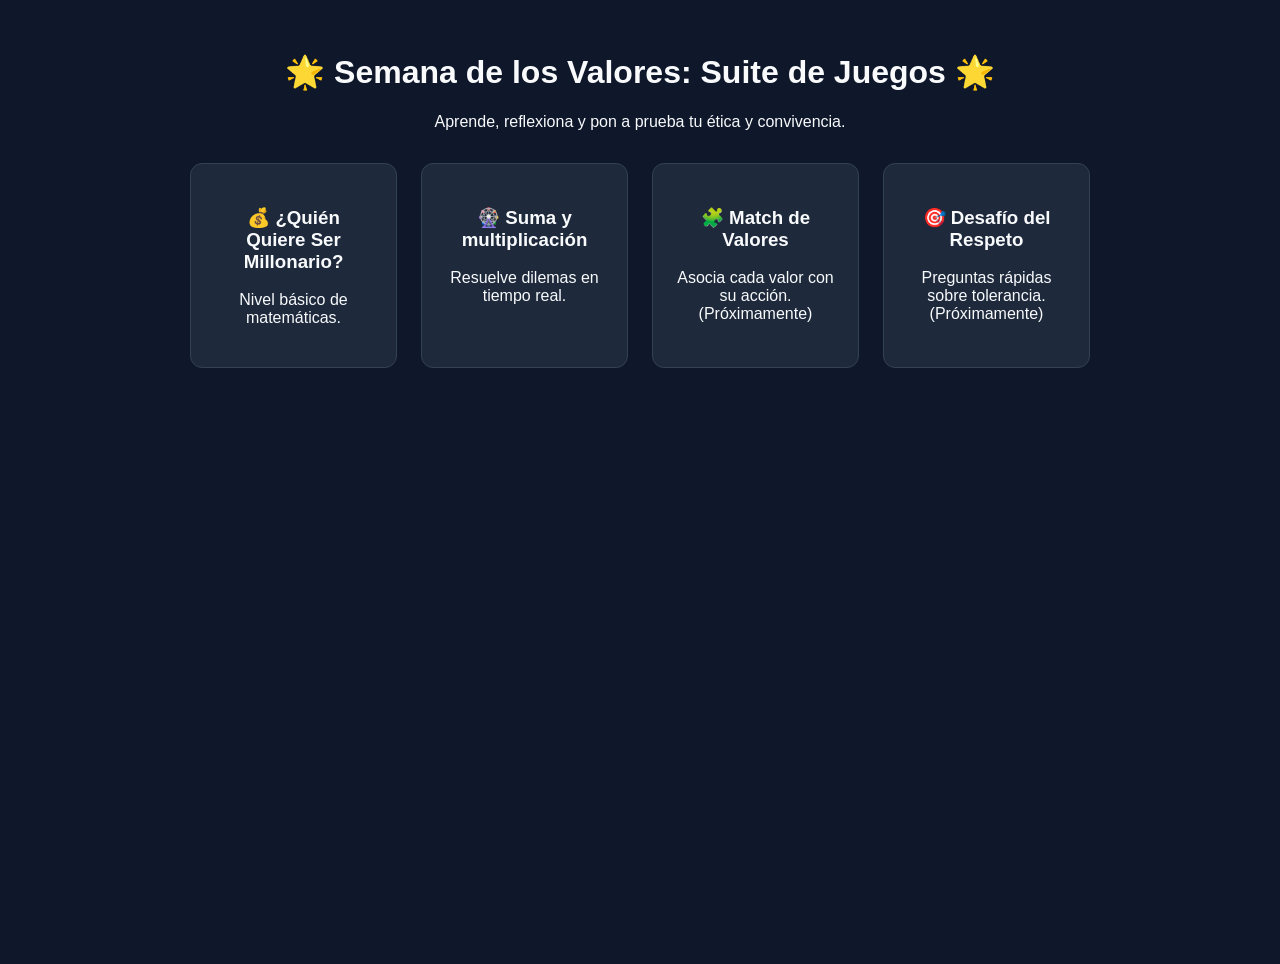
==== index.html @ 72c2f955 "Add files via upload" ====
<!DOCTYPE html>
<html lang="es">
<head>
    <meta charset="UTF-8">
    <meta name="viewport" content="width=device-width, initial-scale=1.0">
    <title>Suite de Juegos - Semana de los Valores 🌟</title>
    <style>
        :root {
            --bg-color: #0f172a;
            --card-bg: #1e293b;
            --accent: #06b6d4;
            --text: #f8fafc;
        }
        body {
            font-family: 'Segoe UI', Tahoma, Geneva, Verdana, sans-serif;
            background-color: var(--bg-color);
            color: var(--text);
            margin: 0;
            display: flex;
            flex-direction: column;
            align-items: center;
            min-height: 100vh;
            padding: 2rem;
        }
        .container {
            max-width: 900px;
            width: 100%;
            text-align: center;
        }
        .grid-juegos {
            display: grid;
            grid-template-columns: repeat(auto-fit, minmax(200px, 1fr));
            gap: 1.5rem;
            margin-top: 2rem;
        }
        .card-juego {
            background: var(--card-bg);
            border-radius: 12px;
            padding: 1.5rem;
            border: 1px solid #334155;
            transition: transform 0.2s, border-color 0.2s;
            cursor: pointer;
        }
        .card-juego:hover {
            transform: translateY(-5px);
            border-color: var(--accent);
        }
    </style>
</head>
<body>

    <div class="container">
        <h1>🌟 Semana de los Valores: Suite de Juegos 🌟</h1>
        <p>Aprende, reflexiona y pon a prueba tu ética y convivencia.</p>

        <div class="grid-juegos">
            <div class="card-juego" id="btn-qqsm" onclick="lanzarJuego('qqsm')">
                <h3>💰 ¿Quién Quiere Ser Millonario?</h3>
                <p>Nivel básico de matemáticas.</p>
            </div>
            <div class="card-juego" id="btn-ruleta" onclick="lanzarJuego('enteros')">
                <h3>🎡 Suma y multiplicación</h3>
                <p>Resuelve dilemas en tiempo real.</p>
            </div>
            <div class="card-juego" id="btn-emparejar" onclick="lanzarJuego('emparejar')">
                <h3>🧩 Match de Valores</h3>
                <p>Asocia cada valor con su acción. (Próximamente)</p>
            </div>
            <div class="card-juego" id="btn-trivia" onclick="lanzarJuego('trivia')">
                <h3>🎯 Desafío del Respeto</h3>
                <p>Preguntas rápidas sobre tolerancia. (Próximamente)</p>
            </div>
        </div>
    </div>

    <script>
        function lanzarJuego(tipo) {
            if (tipo === 'qqsm') {
                window.location.href = 'qqsm/index.html';
            } else if (tipo === 'enteros') {
                window.location.href = 'FCEnteros/index.html';
            } else {
                alert('Este juego estará disponible próximamente.');
            }
        }
    </script>
</body>
</html>
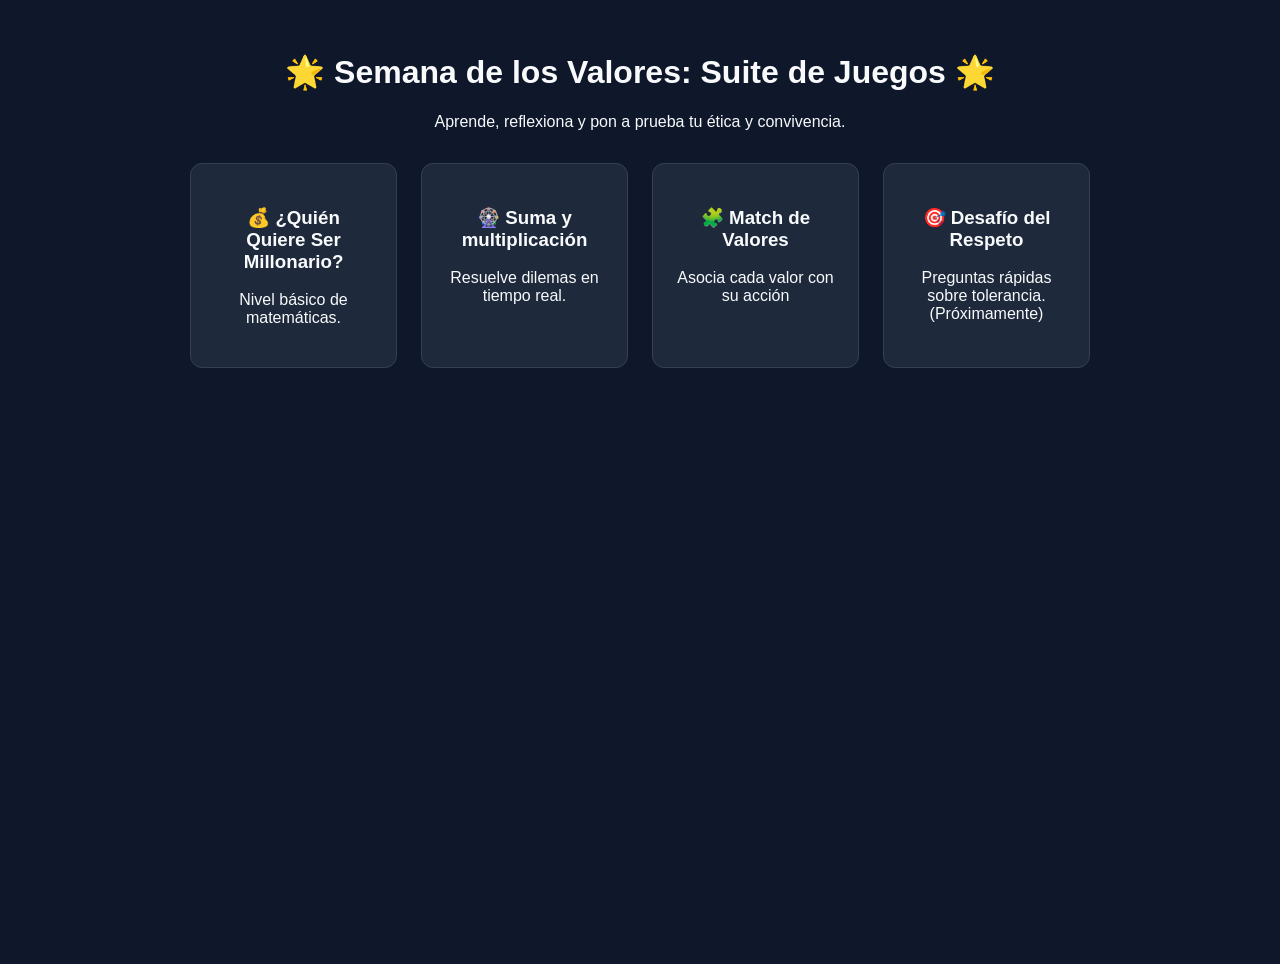
==== commit d9e70837: "Add files via upload" ====
--- a/index.html
+++ b/index.html
@@ -62,10 +62,12 @@
                 <h3>🎡 Suma y multiplicación</h3>
                 <p>Resuelve dilemas en tiempo real.</p>
             </div>
-            <div class="card-juego" id="btn-emparejar" onclick="lanzarJuego('emparejar')">
+
+            <div class="card-juego" id="btn-emparejar" onclick="lanzarJuego('atraviesa')">
                 <h3>🧩 Match de Valores</h3>
-                <p>Asocia cada valor con su acción. (Próximamente)</p>
+                <p>Asocia cada valor con su acción</p>
             </div>
+
             <div class="card-juego" id="btn-trivia" onclick="lanzarJuego('trivia')">
                 <h3>🎯 Desafío del Respeto</h3>
                 <p>Preguntas rápidas sobre tolerancia. (Próximamente)</p>
@@ -79,6 +81,8 @@
                 window.location.href = 'qqsm/index.html';
             } else if (tipo === 'enteros') {
                 window.location.href = 'FCEnteros/index.html';
+            } else if (tipo === 'atraviesa') {
+                window.location.href = 'atraviesa/index.html';
             } else {
                 alert('Este juego estará disponible próximamente.');
             }
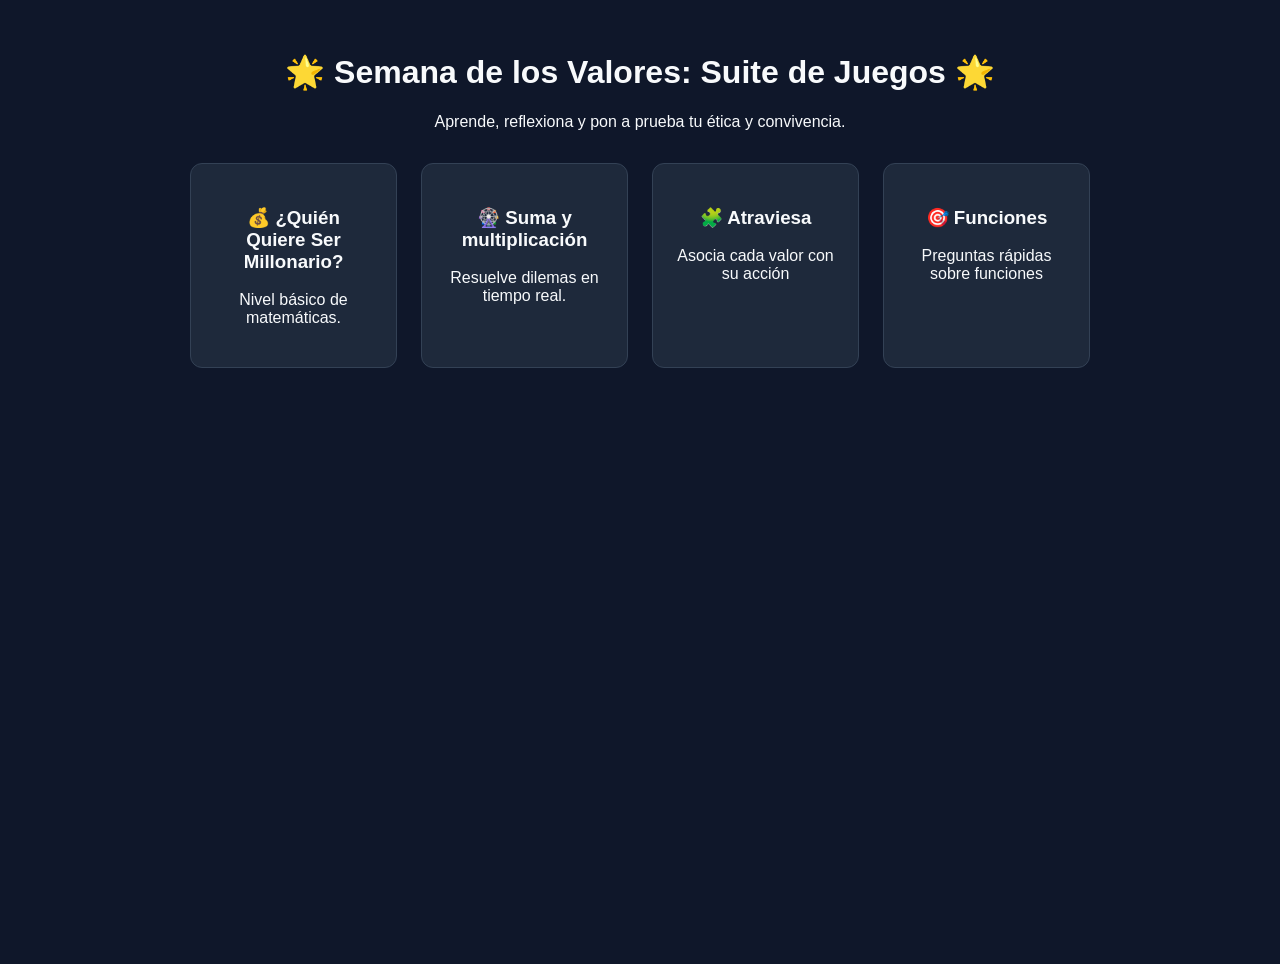
==== commit 3aa2bd63: "Add files via upload" ====
--- a/index.html
+++ b/index.html
@@ -64,13 +64,13 @@
             </div>
 
             <div class="card-juego" id="btn-emparejar" onclick="lanzarJuego('atraviesa')">
-                <h3>🧩 Match de Valores</h3>
+                <h3>🧩 Atraviesa</h3>
                 <p>Asocia cada valor con su acción</p>
             </div>
 
-            <div class="card-juego" id="btn-trivia" onclick="lanzarJuego('trivia')">
-                <h3>🎯 Desafío del Respeto</h3>
-                <p>Preguntas rápidas sobre tolerancia. (Próximamente)</p>
+            <div class="card-juego" id="btn-trivia" onclick="lanzarJuego('funciones')">
+                <h3>🎯 Funciones </h3>
+                <p>Preguntas rápidas sobre funciones </p>
             </div>
         </div>
     </div>
@@ -83,6 +83,9 @@
                 window.location.href = 'FCEnteros/index.html';
             } else if (tipo === 'atraviesa') {
                 window.location.href = 'atraviesa/index.html';
+ 	    } else if (tipo === 'funciones') {
+                window.location.href = 'funciones/index.html';
+
             } else {
                 alert('Este juego estará disponible próximamente.');
             }
